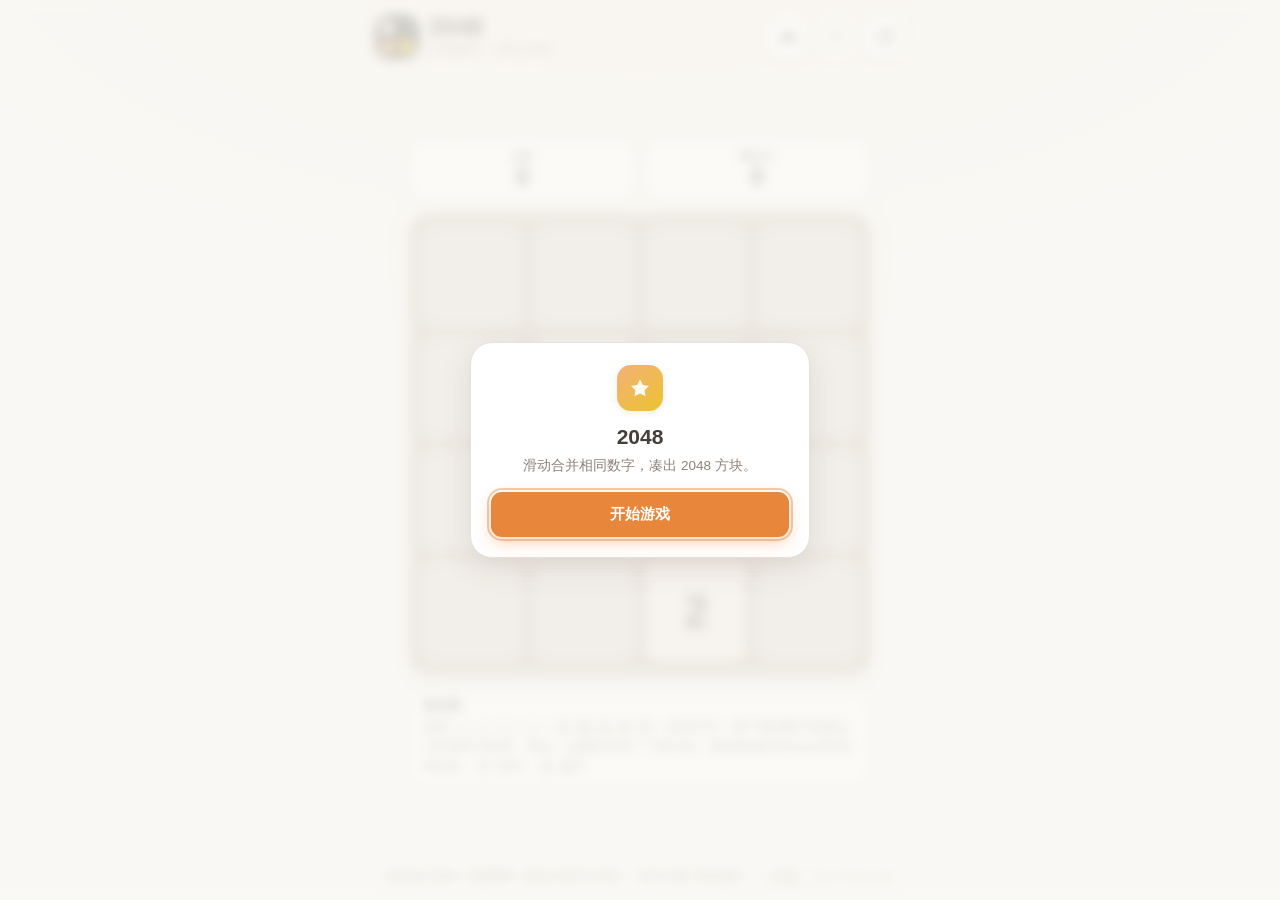
==== index.html @ 1c049894 "initial release: 裂变玩法 + 反馈渠道 + 分析埋点" ====
<!DOCTYPE html>
<html lang="zh-CN">
<head>
<meta charset="UTF-8">
<meta name="viewport" content="width=device-width, initial-scale=1, viewport-fit=cover, maximum-scale=1, user-scalable=no">
<meta name="theme-color" content="#faf8f4" media="(prefers-color-scheme: light)">
<meta name="theme-color" content="#16151a" media="(prefers-color-scheme: dark)">
<meta name="description" content="2048 —— 滑动合并相同数字，冲击 2048 方块。移动端触控与键盘均可玩。">
<title>2048 · 合并数字</title>
<link rel="icon" href="data:image/svg+xml,%3Csvg xmlns='http://www.w3.org/2000/svg' viewBox='0 0 64 64'%3E%3Crect width='64' height='64' rx='14' fill='%231b1a17'/%3E%3Crect x='7' y='7' width='22' height='22' rx='5' fill='%23eee4da'/%3E%3Crect x='35' y='7' width='22' height='22' rx='5' fill='%23eee4da' opacity='.45'/%3E%3Crect x='7' y='35' width='22' height='22' rx='5' fill='%23f2b179'/%3E%3Crect x='35' y='35' width='22' height='22' rx='5' fill='%23edc22e'/%3E%3C/svg%3E">
<link rel="stylesheet" href="style.css">
<!-- Cloudflare Web Analytics --><script type='module' src='https://static.cloudflareinsights.com/beacon.min.js' data-cf-beacon='{"token": "6fc01bf3ac5e457ba1bd16b91e5b653e"}'></script><!-- End Cloudflare Web Analytics -->
</head>
<body>

<div class="app">

  <header class="topbar">
    <div class="brand">
      <svg class="logo" viewBox="0 0 64 64" aria-hidden="true">
        <rect width="64" height="64" rx="14" fill="var(--logo-bg)"/>
        <rect x="7" y="7" width="22" height="22" rx="5" fill="var(--logo-a)"/>
        <rect x="35" y="7" width="22" height="22" rx="5" fill="var(--logo-a)" opacity=".45"/>
        <rect x="7" y="35" width="22" height="22" rx="5" fill="var(--logo-b)"/>
        <rect x="35" y="35" width="22" height="22" rx="5" fill="var(--logo-c)"/>
      </svg>
      <div class="brand-text">
        <h1>2048</h1>
        <p>合并数字，冲击 2048</p>
      </div>
    </div>

    <div class="controls">
      <button id="btn-sound" class="icon-btn" type="button" aria-label="音效开关" aria-pressed="true" title="音效开关">
        <svg class="i-on" viewBox="0 0 24 24" aria-hidden="true">
          <path d="M4 9.5h3.2L11.5 6v12L7.2 14.5H4z"/>
          <path d="M15.2 9.2a4 4 0 0 1 0 5.6"/>
          <path d="M17.8 6.6a7.6 7.6 0 0 1 0 10.8"/>
        </svg>
        <svg class="i-off" viewBox="0 0 24 24" aria-hidden="true">
          <path d="M4 9.5h3.2L11.5 6v12L7.2 14.5H4z"/>
          <path d="m15.5 9.5 5 5"/><path d="m20.5 9.5-5 5"/>
        </svg>
      </button>

      <button id="btn-pause" class="icon-btn" type="button" aria-label="暂停" title="暂停 / 继续">
        <svg class="i-pause" viewBox="0 0 24 24" aria-hidden="true">
          <path d="M9 5v14M15 5v14"/>
        </svg>
        <svg class="i-play" viewBox="0 0 24 24" aria-hidden="true">
          <path d="M7 4.8 19 12 7 19.2z"/>
        </svg>
      </button>

      <button id="btn-restart" class="icon-btn" type="button" aria-label="重新开始" title="重新开始">
        <svg viewBox="0 0 24 24" aria-hidden="true">
          <path d="M20 12a8 8 0 1 1-2.4-5.7"/>
          <path d="M20 4.5V10h-5.4"/>
        </svg>
      </button>
    </div>
  </header>

  <main class="stage">
    <div class="side">

      <div class="stats">
        <div class="stat" id="score-box">
          <span class="stat-label">分数</span>
          <strong id="score">0</strong>
        </div>
        <div class="stat">
          <span class="stat-label">最高分</span>
          <strong id="best">0</strong>
        </div>
      </div>

      <p class="howto">
        <strong>怎么玩</strong>
        <span class="hint-touch">在棋盘上向四个方向滑动，所有方块一起移动；两个相同数字相撞就合并成它们的和。每走一步会随机出现一个新方块，棋盘塞满且无法合并时游戏结束。</span>
        <span class="hint-keys">使用 <kbd>↑</kbd> <kbd>↓</kbd> <kbd>←</kbd> <kbd>→</kbd>（或 <kbd>W</kbd><kbd>A</kbd><kbd>S</kbd><kbd>D</kbd>）移动方块；两个相同数字相撞会合并成它们的和。每走一步随机出现一个新方块，棋盘塞满且无法合并时游戏结束。<kbd>P</kbd> 暂停，<kbd>R</kbd> 重开。</span>
      </p>

    </div>

    <div class="board-wrap">
      <div id="board" role="application" aria-label="2048 棋盘">
        <div id="grid" aria-hidden="true"></div>
        <div id="tiles" aria-hidden="true"></div>
        <div id="fx" aria-hidden="true"></div>
      </div>
    </div>
  </main>

  <!-- 广告位占位（上线时填入广告位代码，注意不要遮住棋盘与按钮）
  <div id="ad-slot" aria-hidden="true"></div>
  -->

  <footer class="footer">
    <span>纯前端小游戏 · 无需联网 · 最高分保存在本机</span>
    <span class="dot" aria-hidden="true"></span>
    <span>用方向键 / 滑动操作</span>
    <span class="dot" aria-hidden="true"></span>
    <a class="footer-link" href="https://docs.google.com/forms/d/e/1FAIpQLSfHGUfgAlViT3TFiVtJi_EpJ4ioUpd9oGyaJ7rehEV-gBH_PA/viewform?usp=pp_url&amp;entry.758527617=2048%E3%82%B2%E3%83%BC%E3%83%A0" target="_blank" rel="noopener">ご意見・フィードバック</a>
  </footer>

</div>

<div id="overlay" class="overlay" hidden>
  <div class="overlay-card" role="dialog" aria-modal="true" aria-labelledby="ov-title">
    <div class="ov-badge" id="ov-badge">
      <svg viewBox="0 0 24 24" aria-hidden="true"><path d="M12 3.4 14.9 9l6.1.9-4.4 4.3 1 6.1-5.6-2.9-5.6 2.9 1-6.1L3 9.9 9.1 9z"/></svg>
    </div>
    <h2 id="ov-title">2048</h2>
    <p id="ov-text">滑动合并相同数字。</p>
    <div class="ov-stats" id="ov-stats" hidden>
      <div class="ov-stat"><span id="ov-score">0</span><small>本局分数</small></div>
      <div class="ov-stat"><span id="ov-best">0</span><small>最高分</small></div>
    </div>
    <div class="ov-actions">
      <button id="ov-primary" class="btn btn-primary" type="button">开始游戏</button>
      <button id="ov-secondary" class="btn btn-ghost" type="button">重新开始</button>
    </div>

    <!-- 分数分享卡：仅在 win / lose 时显示 -->
    <div class="ov-share" id="ov-share" hidden>
      <p class="ov-share-title">スコアカード</p>
      <div id="share-preview" class="share-preview" role="img" aria-label="スコアカードのプレビュー"></div>
      <div class="share-actions">
        <button id="btn-share-x" class="btn btn-primary btn-sm" type="button">Xでシェア</button>
        <button id="btn-save-png" class="btn btn-ghost btn-sm" type="button">画像を保存</button>
      </div>
      <p class="share-hint">カードを保存して投稿できます</p>
    </div>
  </div>
</div>

<script src="game.js"></script>
</body>
</html>
---- style.css ----
/* ==========================================================================
   2048 — 样式表
   配色通过 CSS 变量集中管理，默认浅色，跟随系统深色。
   ========================================================================== */

:root {
  /* 棋盘边长：宽度、可用高度、上限三者取小，保证任何屏幕下都不会溢出 */
  --board-size: max(180px, min(92vw, calc(100vh - 320px), 460px));
  --board-size: max(180px, min(92vw, calc(100dvh - 320px), 460px));

  --bg: #faf8f4;
  --bg-glow: #f3ece1;
  --panel: #ffffff;
  --text: #453f3a;
  --muted: #8d8279;
  --line: #e8e1d7;
  --board-bg: #c9bdaf;
  --cell-bg: rgba(255, 255, 255, .32);
  --shadow: 0 10px 30px rgba(93, 78, 62, .13);
  --shadow-sm: 0 2px 6px rgba(93, 78, 62, .10);

  --accent: #e8863c;
  --accent-text: #b9601f;
  --focus: rgba(232, 134, 60, .45);

  --logo-bg: #1b1a17;
  --logo-a: #eee4da;
  --logo-b: #f2b179;
  --logo-c: #edc22e;

  /* 方块底色 */
  --t2: #eee4da;   --t2-fg: #6e655c;
  --t4: #ece0c8;   --t4-fg: #6e655c;
  --t8: #f2b179;   --t8-fg: #fffaf4;
  --t16: #f59563;  --t16-fg: #fffaf4;
  --t32: #f67c5f;  --t32-fg: #fffaf4;
  --t64: #f65e3b;  --t64-fg: #fffaf4;
  --t128: #edcf72; --t128-fg: #fffaf4;
  --t256: #edcc61; --t256-fg: #fffaf4;
  --t512: #edc850; --t512-fg: #fffaf4;
  --t1024: #edc53f;--t1024-fg: #fffaf4;
  --t2048: #edc22e;--t2048-fg: #fffaf4;
  --tsuper: #3c3a32; --tsuper-fg: #f6f1e7;
  --tile-shadow: 0 2px 4px rgba(90, 74, 58, .14);
  --popup: #a8853a;

  --radius-card: 16px;
  --radius-btn: 11px;
  --ease: cubic-bezier(.3, .7, .3, 1);
}

@media (prefers-color-scheme: dark) {
  :root {
    --bg: #16151a;
    --bg-glow: #201e26;
    --panel: #201e26;
    --text: #eae5dd;
    --muted: #9a938a;
    --line: #2e2b34;
    --board-bg: #2a2830;
    --cell-bg: rgba(255, 255, 255, .05);
    --shadow: 0 12px 34px rgba(0, 0, 0, .45);
    --shadow-sm: 0 2px 8px rgba(0, 0, 0, .35);

    --accent: #f0975a;
    --accent-text: #f5b481;
    --focus: rgba(240, 151, 90, .5);

    --logo-bg: #f6f1e7;
    --logo-a: #2a2830;
    --logo-b: #f2b179;
    --logo-c: #edc22e;

    --t2: #3a3742;   --t2-fg: #d9d3ca;
    --t4: #45414e;   --t4-fg: #e4ded4;
    --t8: #e0a173;   --t8-fg: #241f1a;
    --t16: #e08a5a;  --t16-fg: #241f1a;
    --t32: #e07353;  --t32-fg: #fff6ef;
    --t64: #dd5433;  --t64-fg: #fff6ef;
    --t128: #d8bb5f; --t128-fg: #241f1a;
    --t256: #d8b84e; --t256-fg: #241f1a;
    --t512: #d6b23c; --t512-fg: #241f1a;
    --t1024: #d3ac2b;--t1024-fg: #241f1a;
    --t2048: #d0a51c;--t2048-fg: #241f1a;
    --tsuper: #f6f1e7; --tsuper-fg: #241f1a;
    --tile-shadow: 0 2px 6px rgba(0, 0, 0, .35);
    --popup: #e9c86a;
  }
}

* { box-sizing: border-box; }

html, body {
  margin: 0;
  padding: 0;
  overscroll-behavior: none;
}

body {
  min-height: 100vh;
  min-height: 100dvh;
  background:
    radial-gradient(120% 80% at 50% -10%, var(--bg-glow), transparent 60%),
    var(--bg);
  color: var(--text);
  font-family: ui-sans-serif, -apple-system, BlinkMacSystemFont, "Segoe UI",
    "PingFang SC", "Hiragino Sans GB", "Microsoft YaHei", Roboto, sans-serif;
  font-size: 16px;
  line-height: 1.5;
  -webkit-font-smoothing: antialiased;
  -webkit-tap-highlight-color: transparent;
  user-select: none;
  -webkit-user-select: none;
  touch-action: manipulation;
}

.app {
  max-width: 560px;
  margin: 0 auto;
  padding: max(14px, env(safe-area-inset-top)) 16px max(14px, env(safe-area-inset-bottom));
  display: flex;
  flex-direction: column;
  gap: 14px;
  min-height: 100vh;
  min-height: 100dvh;
}

/* ---------- 顶栏 ---------- */

.topbar {
  display: flex;
  align-items: center;
  justify-content: space-between;
  gap: 12px;
}

.brand { display: flex; align-items: center; gap: 11px; min-width: 0; }

.logo {
  width: 42px;
  height: 42px;
  flex: none;
  border-radius: 12px;
  box-shadow: var(--shadow-sm);
}

.brand-text { min-width: 0; }

.brand h1 {
  margin: 0;
  font-size: 24px;
  line-height: 1.1;
  letter-spacing: .01em;
  font-weight: 800;
}

.brand p {
  margin: 1px 0 0;
  font-size: 12.5px;
  color: var(--muted);
  white-space: nowrap;
  overflow: hidden;
  text-overflow: ellipsis;
}

.controls { display: flex; gap: 8px; flex: none; }

.icon-btn {
  width: 40px;
  height: 40px;
  display: grid;
  place-items: center;
  border: 1px solid var(--line);
  background: var(--panel);
  color: var(--text);
  border-radius: var(--radius-btn);
  cursor: pointer;
  box-shadow: var(--shadow-sm);
  transition: transform .12s var(--ease), border-color .15s, color .15s, opacity .15s;
}

.icon-btn svg {
  width: 21px;
  height: 21px;
  fill: none;
  stroke: currentColor;
  stroke-width: 1.9;
  stroke-linecap: round;
  stroke-linejoin: round;
}

.icon-btn:active { transform: scale(.93); }
.icon-btn:disabled { opacity: .38; cursor: default; }
.icon-btn:focus-visible { outline: 2px solid var(--focus); outline-offset: 2px; }

#btn-sound .i-off { display: none; }
#btn-sound[aria-pressed="false"] .i-on { display: none; }
#btn-sound[aria-pressed="false"] .i-off { display: block; }

#btn-pause .i-play { display: none; }
#btn-pause[data-mode="resume"] .i-pause { display: none; }
#btn-pause[data-mode="resume"] .i-play { display: block; }

/* ---------- 布局 ---------- */

.stage {
  display: flex;
  flex-direction: column;
  align-items: center;
  gap: 12px;
  flex: 1;
  justify-content: center;
}

.side { display: contents; }

.stats {
  display: flex;
  gap: 10px;
  width: 100%;
  max-width: var(--board-size);
  order: 1;
}

.stat {
  flex: 1;
  background: var(--panel);
  border: 1px solid var(--line);
  border-radius: var(--radius-card);
  padding: 8px 12px 9px;
  display: flex;
  flex-direction: column;
  align-items: center;
  box-shadow: var(--shadow-sm);
  position: relative;
  overflow: hidden;
}

.stat-label {
  font-size: 11px;
  letter-spacing: .12em;
  text-transform: uppercase;
  color: var(--muted);
  font-weight: 600;
}

.stat strong {
  font-size: 23px;
  font-weight: 800;
  line-height: 1.2;
  font-variant-numeric: tabular-nums;
  font-feature-settings: "tnum" 1;
}

.stat.flash { animation: statFlash .45s var(--ease); }

@keyframes statFlash {
  0% { transform: scale(1); }
  35% { transform: scale(1.055); border-color: var(--accent); }
  100% { transform: scale(1); }
}

.board-wrap {
  order: 2;
  width: var(--board-size);
  height: var(--board-size);
  touch-action: none;
  flex: none;
}

/* ---------- 棋盘 ---------- */

#board {
  --gap: 10px;
  --pad: 10px;
  --cell: 90px;
  --radius: 10px;
  position: relative;
  width: 100%;
  height: 100%;
  padding: var(--pad);
  background: var(--board-bg);
  border-radius: calc(var(--radius) + 6px);
  box-shadow: var(--shadow);
  overflow: hidden;
  will-change: transform;
}

#grid {
  position: absolute;
  inset: 0;
  padding: var(--pad);
  display: grid;
  grid-template-columns: repeat(4, 1fr);
  grid-template-rows: repeat(4, 1fr);
  gap: var(--gap);
}

.cell {
  background: var(--cell-bg);
  border-radius: var(--radius);
}

#tiles, #fx { position: absolute; inset: 0; }

.tile {
  position: absolute;
  top: 0;
  left: 0;
  width: var(--cell);
  height: var(--cell);
  border-radius: var(--radius);
  display: grid;
  place-items: center;
  font-weight: 800;
  font-variant-numeric: tabular-nums;
  font-feature-settings: "tnum" 1;
  letter-spacing: -.02em;
  will-change: transform;
  transform-origin: 50% 50%;
  backface-visibility: hidden;
  box-shadow: var(--tile-shadow);
  background: var(--tsuper);
  color: var(--tsuper-fg);
}

.tile[data-v="2"]    { background: var(--t2);    color: var(--t2-fg); }
.tile[data-v="4"]    { background: var(--t4);    color: var(--t4-fg); }
.tile[data-v="8"]    { background: var(--t8);    color: var(--t8-fg); }
.tile[data-v="16"]   { background: var(--t16);   color: var(--t16-fg); }
.tile[data-v="32"]   { background: var(--t32);   color: var(--t32-fg); }
.tile[data-v="64"]   { background: var(--t64);   color: var(--t64-fg); }
.tile[data-v="128"]  { background: var(--t128);  color: var(--t128-fg); }
.tile[data-v="256"]  { background: var(--t256);  color: var(--t256-fg); }
.tile[data-v="512"]  { background: var(--t512);  color: var(--t512-fg); }
.tile[data-v="1024"] { background: var(--t1024); color: var(--t1024-fg); }
.tile[data-v="2048"] { background: var(--t2048); color: var(--t2048-fg); }

/* 分数飘字 */
.pop {
  position: absolute;
  font-weight: 800;
  font-size: 17px;
  color: var(--popup);
  text-shadow: 0 1px 0 rgba(255, 255, 255, .35);
  pointer-events: none;
  animation: popUp .78s var(--ease) forwards;
}

@media (prefers-color-scheme: dark) {
  .pop { text-shadow: 0 1px 3px rgba(0, 0, 0, .6); }
}

@keyframes popUp {
  0%   { opacity: 0; transform: translate(-50%, -50%) scale(.65); }
  22%  { opacity: 1; transform: translate(-50%, -80%) scale(1.05); }
  100% { opacity: 0; transform: translate(-50%, -190%) scale(1); }
}

/* ---------- 说明 / 页脚 ---------- */

.howto {
  order: 3;
  width: 100%;
  max-width: var(--board-size);
  margin: 0;
  font-size: 12.5px;
  line-height: 1.6;
  color: var(--muted);
  background: var(--panel);
  border: 1px solid var(--line);
  border-radius: var(--radius-card);
  padding: 9px 12px;
  box-shadow: var(--shadow-sm);
}

.howto strong {
  display: block;
  color: var(--text);
  font-size: 12px;
  letter-spacing: .08em;
  text-transform: uppercase;
  margin-bottom: 2px;
}

.hint-keys { display: none; }

@media (hover: hover) and (pointer: fine) {
  .hint-touch { display: none; }
  .hint-keys { display: inline; }
}

kbd {
  font: inherit;
  font-size: 11px;
  padding: 1px 5px;
  border: 1px solid var(--line);
  border-bottom-width: 2px;
  border-radius: 5px;
  background: var(--bg);
  color: var(--text);
}

.footer {
  display: flex;
  align-items: center;
  justify-content: center;
  gap: 8px;
  flex-wrap: wrap;
  font-size: 11.5px;
  color: var(--muted);
  padding-top: 2px;
}

.footer .dot {
  width: 3px;
  height: 3px;
  border-radius: 50%;
  background: currentColor;
  opacity: .6;
}

/* 页脚反馈入口，字号 / 颜色与页脚其余文字一致 */
.footer-link {
  color: var(--muted);
  text-decoration: none;
  border-bottom: 1px solid color-mix(in srgb, currentColor 45%, transparent);
  transition: color .15s, border-color .15s;
}

.footer-link:hover {
  color: var(--accent-text);
  border-bottom-color: var(--accent-text);
}

.footer-link:focus-visible {
  outline: 2px solid var(--focus);
  outline-offset: 2px;
  border-radius: 4px;
}

/* 广告位占位，默认折叠不占空间 */
#ad-slot {
  display: none;
  min-height: 60px;
  border: 1px dashed var(--line);
  border-radius: var(--radius-card);
  align-items: center;
  justify-content: center;
  color: var(--muted);
  font-size: 12px;
}

/* ---------- 遮罩层 ---------- */

.overlay {
  position: fixed;
  inset: 0;
  z-index: 20;
  /* flex + 卡片 margin:auto —— 面板内容变高（分享卡）时可滚动，不会被裁掉顶部 */
  display: flex;
  overflow-y: auto;
  -webkit-overflow-scrolling: touch;
  padding: 20px;
  background: color-mix(in srgb, var(--bg) 74%, transparent);
  backdrop-filter: blur(6px);
  -webkit-backdrop-filter: blur(6px);
  animation: fadeIn .18s var(--ease);
}

.overlay[hidden] { display: none; }

@keyframes fadeIn { from { opacity: 0 } to { opacity: 1 } }

.overlay-card {
  width: min(340px, 100%);
  margin: auto;
  background: var(--panel);
  border: 1px solid var(--line);
  border-radius: 22px;
  padding: 22px 20px 20px;
  text-align: center;
  box-shadow: var(--shadow);
  animation: cardIn .26s var(--ease);
}

@keyframes cardIn {
  from { opacity: 0; transform: translateY(12px) scale(.96); }
  to   { opacity: 1; transform: none; }
}

.ov-badge {
  width: 46px;
  height: 46px;
  margin: 0 auto 10px;
  display: grid;
  place-items: center;
  border-radius: 14px;
  background: linear-gradient(140deg, var(--t8), var(--t2048));
  color: #fffaf4;
  box-shadow: var(--shadow-sm);
}

.ov-badge svg { width: 24px; height: 24px; fill: currentColor; stroke: none; }
.ov-badge[hidden] { display: none; }

.overlay-card h2 {
  margin: 0 0 4px;
  font-size: 21px;
  font-weight: 800;
}

.overlay-card p {
  margin: 0 0 16px;
  font-size: 13.5px;
  color: var(--muted);
}

.ov-stats {
  display: flex;
  gap: 10px;
  margin: 0 0 16px;
}

.ov-stats[hidden] { display: none; }

.ov-stat {
  flex: 1;
  background: var(--bg);
  border: 1px solid var(--line);
  border-radius: 12px;
  padding: 8px 6px;
}

.ov-stat span {
  display: block;
  font-size: 20px;
  font-weight: 800;
  font-variant-numeric: tabular-nums;
}

.ov-stat small { font-size: 11px; color: var(--muted); }

.ov-actions { display: flex; flex-direction: column; gap: 8px; }

.btn {
  appearance: none;
  border: 1px solid transparent;
  border-radius: var(--radius-btn);
  padding: 12px 16px;
  font-size: 15px;
  font-weight: 700;
  font-family: inherit;
  cursor: pointer;
  transition: transform .12s var(--ease), background .15s, opacity .15s;
}

.btn:active { transform: scale(.97); }
.btn:focus-visible { outline: 2px solid var(--focus); outline-offset: 2px; }
.btn[hidden] { display: none; }

.btn-primary {
  background: var(--accent);
  color: #fff;
  box-shadow: 0 6px 16px color-mix(in srgb, var(--accent) 34%, transparent);
}

.btn-ghost {
  background: transparent;
  border-color: var(--line);
  color: var(--muted);
}

.btn-ghost:hover { color: var(--text); border-color: var(--muted); }

.btn-sm { padding: 10px 12px; font-size: 13.5px; }

/* ---------- 分数分享卡 ---------- */

.ov-share {
  display: flex;
  flex-direction: column;
  align-items: center;
  gap: 8px;
  margin-top: 16px;
  padding-top: 14px;
  border-top: 1px solid var(--line);
}

.ov-share[hidden] { display: none; }

/* 提高优先级，压过前面的 .overlay-card p */
.ov-share .ov-share-title {
  margin: 0;
  font-size: 11px;
  font-weight: 700;
  letter-spacing: .14em;
  text-transform: uppercase;
  color: var(--muted);
}

.share-preview {
  width: 152px;
  max-width: 74%;
  border-radius: 12px;
  border: 1px solid var(--line);
  box-shadow: var(--shadow-sm);
  background: var(--bg);
  overflow: hidden;
  line-height: 0;
}

/* 预览直接放 canvas 本身，省掉一次 1080×1350 的 PNG 编码 */
.share-preview canvas {
  display: block;
  width: 100%;
  height: auto;
}

.share-actions {
  display: flex;
  gap: 8px;
  width: 100%;
}

.share-actions .btn { flex: 1; }

.ov-share .share-hint {
  margin: 0;
  font-size: 11px;
  color: var(--muted);
}

/* ---------- 横屏 / 矮屏 ---------- */

@media (orientation: landscape) and (max-height: 620px) {
  :root {
    /* 横屏矮屏：棋盘只受可用高度约束，其余内容并排放在左侧 */
    --board-size: max(150px, min(46vw, calc(100vh - 96px), 440px));
    --board-size: max(150px, min(46vw, calc(100dvh - 96px), 440px));
  }

  .app {
    max-width: 980px;
    gap: 10px;
    padding-left: max(16px, env(safe-area-inset-left));
    padding-right: max(16px, env(safe-area-inset-right));
  }

  .brand p { display: none; }
  .logo { width: 36px; height: 36px; }
  .brand h1 { font-size: 20px; }

  .stage {
    flex-direction: row;
    align-items: center;
    justify-content: center;
    gap: 16px;
    min-height: 0;
  }

  /* 横屏下把「分数 + 说明」收成一列放在棋盘左侧 */
  .side {
    display: flex;
    flex-direction: column;
    gap: 10px;
    flex: 1 1 auto;
    min-width: 0;
    max-width: 330px;
  }

  .stats { flex-direction: column; max-width: none; order: 0; }

  .stat {
    flex-direction: row;
    justify-content: space-between;
    align-items: baseline;
    padding: 7px 12px;
  }

  .stat strong { font-size: 20px; }

  .howto { max-width: none; order: 0; font-size: 12px; }

  .board-wrap { flex: none; order: 0; }

  .footer { display: none; }
}

/* 很矮的横屏再收一点 */
@media (orientation: landscape) and (max-height: 430px) {
  .howto strong { display: none; }
  .howto { padding: 7px 10px; }
}

@media (prefers-reduced-motion: reduce) {
  * { animation-duration: .01ms !important; animation-iteration-count: 1 !important; }
}
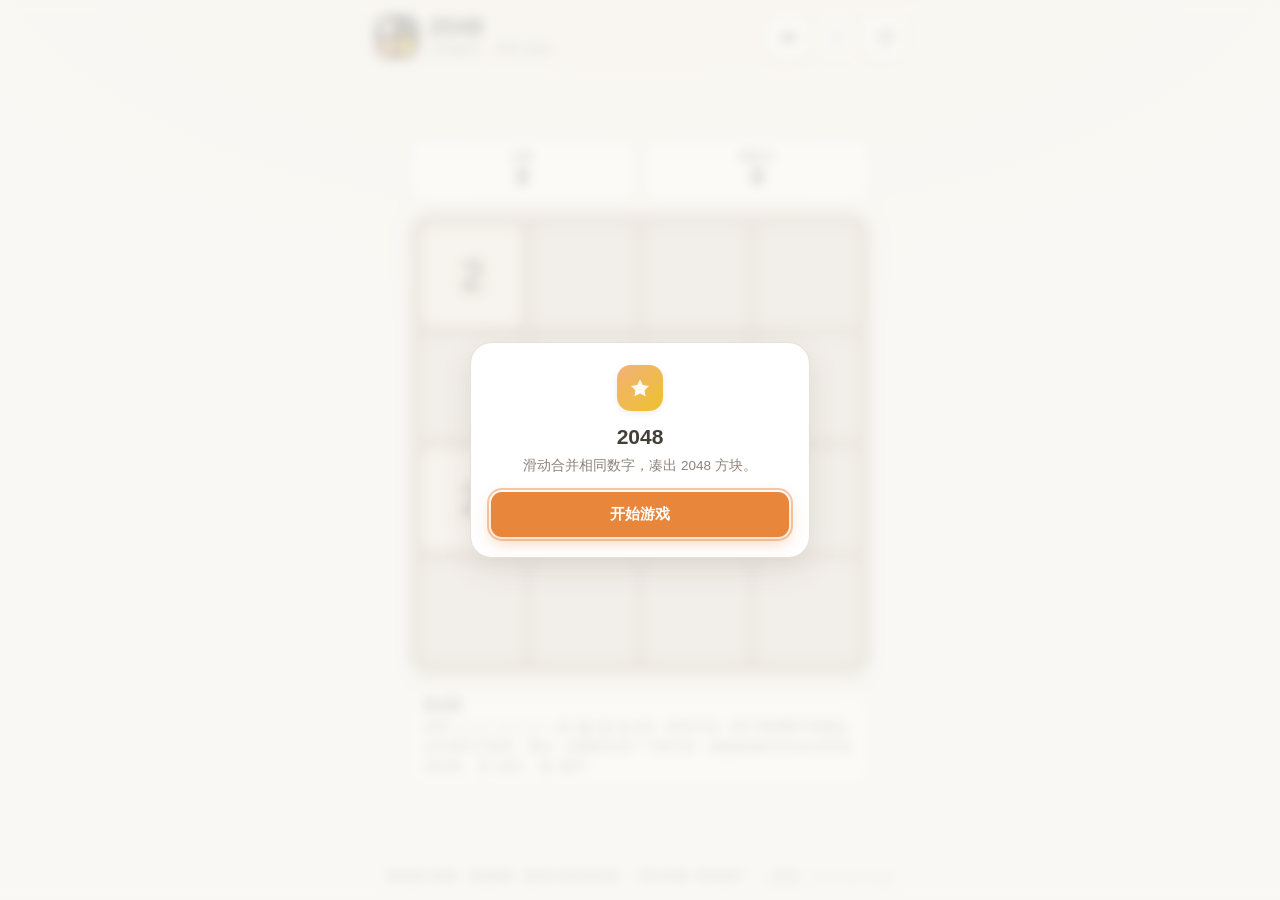
==== commit 83973b96: "fix: 反馈链接 entry ID 修正（1745177199）" ====
--- a/index.html
+++ b/index.html
@@ -101,7 +101,7 @@
     <span class="dot" aria-hidden="true"></span>
     <span>用方向键 / 滑动操作</span>
     <span class="dot" aria-hidden="true"></span>
-    <a class="footer-link" href="https://docs.google.com/forms/d/e/1FAIpQLSfHGUfgAlViT3TFiVtJi_EpJ4ioUpd9oGyaJ7rehEV-gBH_PA/viewform?usp=pp_url&amp;entry.758527617=2048%E3%82%B2%E3%83%BC%E3%83%A0" target="_blank" rel="noopener">ご意見・フィードバック</a>
+    <a class="footer-link" href="https://docs.google.com/forms/d/e/1FAIpQLSfHGUfgAlViT3TFiVtJi_EpJ4ioUpd9oGyaJ7rehEV-gBH_PA/viewform?usp=pp_url&amp;entry.1745177199=2048%E3%82%B2%E3%83%BC%E3%83%A0" target="_blank" rel="noopener">ご意見・フィードバック</a>
   </footer>
 
 </div>
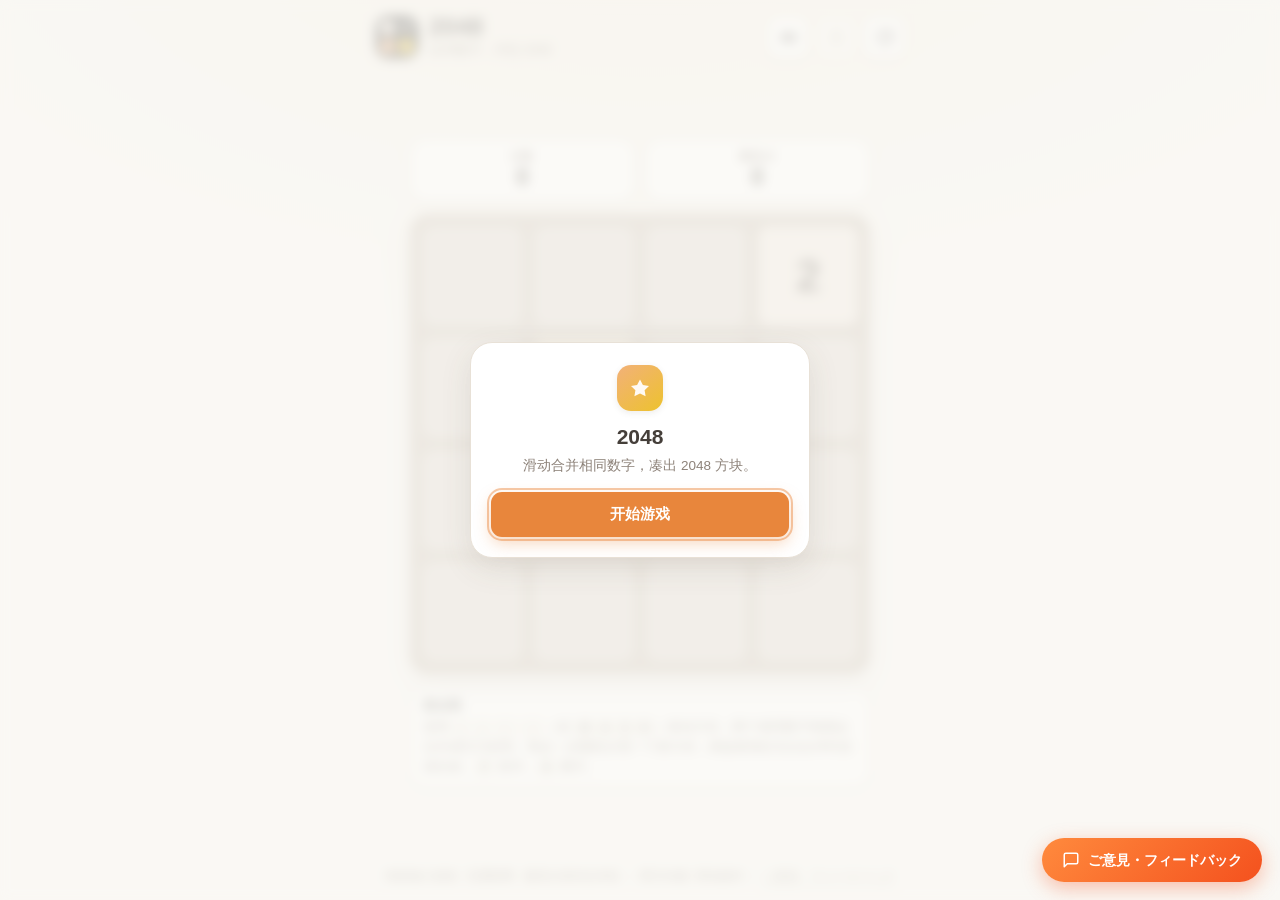
==== commit bdcf77ad: "添加右下角反馈悬浮按钮(FAB)，反馈入口更醒目" ====
--- a/index.html
+++ b/index.html
@@ -136,5 +136,10 @@
 </div>
 
 <script src="game.js"></script>
+<!-- フィードバックFAB（右下固定・常時表示） -->
+<a href="https://docs.google.com/forms/d/e/1FAIpQLSfHGUfgAlViT3TFiVtJi_EpJ4ioUpd9oGyaJ7rehEV-gBH_PA/viewform?usp=pp_url&amp;entry.1745177199=2048%E3%82%B2%E3%83%BC%E3%83%A0" target="_blank" rel="noopener" class="feedback-fab" aria-label="ご意見・フィードバックを送る">
+  <svg viewBox="0 0 24 24" fill="none" stroke="currentColor" stroke-width="2" stroke-linecap="round" stroke-linejoin="round" aria-hidden="true"><path d="M21 15a2 2 0 0 1-2 2H7l-4 4V5a2 2 0 0 1 2-2h14a2 2 0 0 1 2 2z"/></svg>
+  <span>ご意見・フィードバック</span>
+</a>
 </body>
 </html>
--- a/style.css
+++ b/style.css
@@ -696,3 +696,35 @@
 @media (prefers-reduced-motion: reduce) {
   * { animation-duration: .01ms !important; animation-iteration-count: 1 !important; }
 }
+
+/* ===== フィードバックFAB（右下固定・常時表示） ===== */
+.feedback-fab {
+  position: fixed;
+  right: 18px;
+  bottom: 18px;
+  z-index: 10000;
+  display: inline-flex;
+  align-items: center;
+  gap: 8px;
+  padding: 13px 20px;
+  background: linear-gradient(135deg, #ff8a3d, #f4511e);
+  color: #fff !important;
+  border-radius: 999px;
+  box-shadow: 0 6px 20px rgba(244, 81, 30, 0.35);
+  font-size: 14px;
+  font-weight: 700;
+  line-height: 1;
+  text-decoration: none !important;
+  transition: transform 0.15s ease, box-shadow 0.15s ease;
+}
+.feedback-fab:hover {
+  transform: translateY(-3px);
+  box-shadow: 0 10px 28px rgba(244, 81, 30, 0.45);
+  color: #fff !important;
+}
+.feedback-fab:focus-visible { outline: 3px solid rgba(244, 81, 30, 0.5); outline-offset: 2px; }
+.feedback-fab svg { width: 18px; height: 18px; flex: none; }
+@media (max-width: 600px) {
+  .feedback-fab { right: 14px; bottom: 14px; padding: 11px 16px; font-size: 13px; }
+  .feedback-fab svg { width: 16px; height: 16px; }
+}
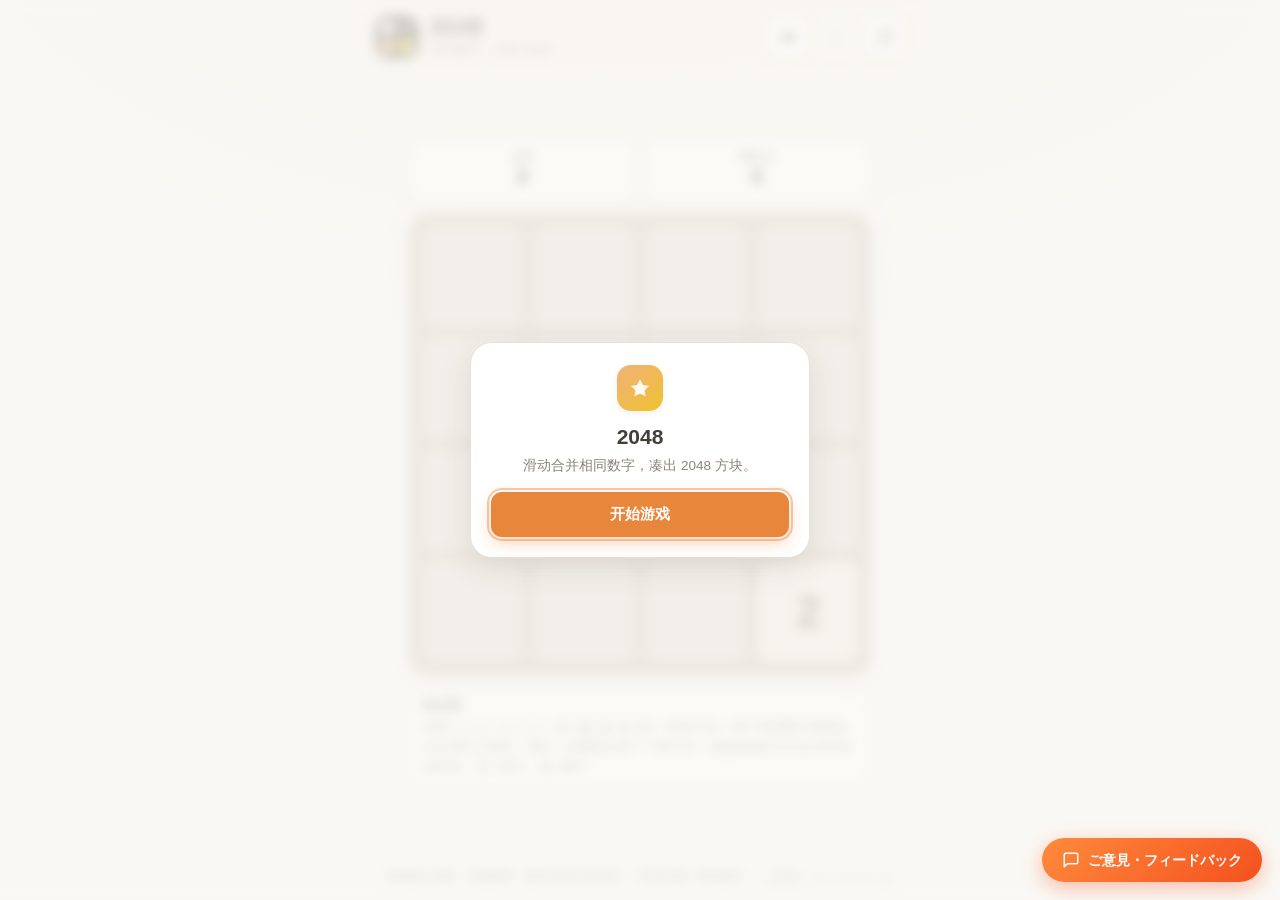
==== commit 708ca8a0: "SEO: canonical 绝对URL + JSON-LD 结构化数据" ====
--- a/index.html
+++ b/index.html
@@ -7,6 +7,12 @@
 <meta name="theme-color" content="#16151a" media="(prefers-color-scheme: dark)">
 <meta name="description" content="2048 —— 滑动合并相同数字，冲击 2048 方块。移动端触控与键盘均可玩。">
 <title>2048 · 合并数字</title>
+<link rel="canonical" href="https://www.reveriel.com/web-game/">
+<meta property="og:type" content="website">
+<meta property="og:title" content="2048 · 合并数字">
+<meta property="og:description" content="滑动合并相同数字，冲击 2048 方块。移动端触控与键盘均可玩。">
+<meta property="og:url" content="https://www.reveriel.com/web-game/">
+<script type="application/ld+json">{"@context":"https://schema.org","@graph":[{"@type":"WebApplication","name":"2048","url":"https://www.reveriel.com/web-game/","applicationCategory":"GameApplication","operatingSystem":"Web","inLanguage":"zh-CN","isAccessibleForFree":true,"offers":{"@type":"Offer","price":"0","priceCurrency":"JPY"},"description":"滑动合并相同数字，冲击 2048 方块的经典益智游戏，支持移动端触控与键盘。"}]}</script>
 <link rel="icon" href="data:image/svg+xml,%3Csvg xmlns='http://www.w3.org/2000/svg' viewBox='0 0 64 64'%3E%3Crect width='64' height='64' rx='14' fill='%231b1a17'/%3E%3Crect x='7' y='7' width='22' height='22' rx='5' fill='%23eee4da'/%3E%3Crect x='35' y='7' width='22' height='22' rx='5' fill='%23eee4da' opacity='.45'/%3E%3Crect x='7' y='35' width='22' height='22' rx='5' fill='%23f2b179'/%3E%3Crect x='35' y='35' width='22' height='22' rx='5' fill='%23edc22e'/%3E%3C/svg%3E">
 <link rel="stylesheet" href="style.css">
 <!-- Cloudflare Web Analytics --><script type='module' src='https://static.cloudflareinsights.com/beacon.min.js' data-cf-beacon='{"token": "6fc01bf3ac5e457ba1bd16b91e5b653e"}'></script><!-- End Cloudflare Web Analytics -->
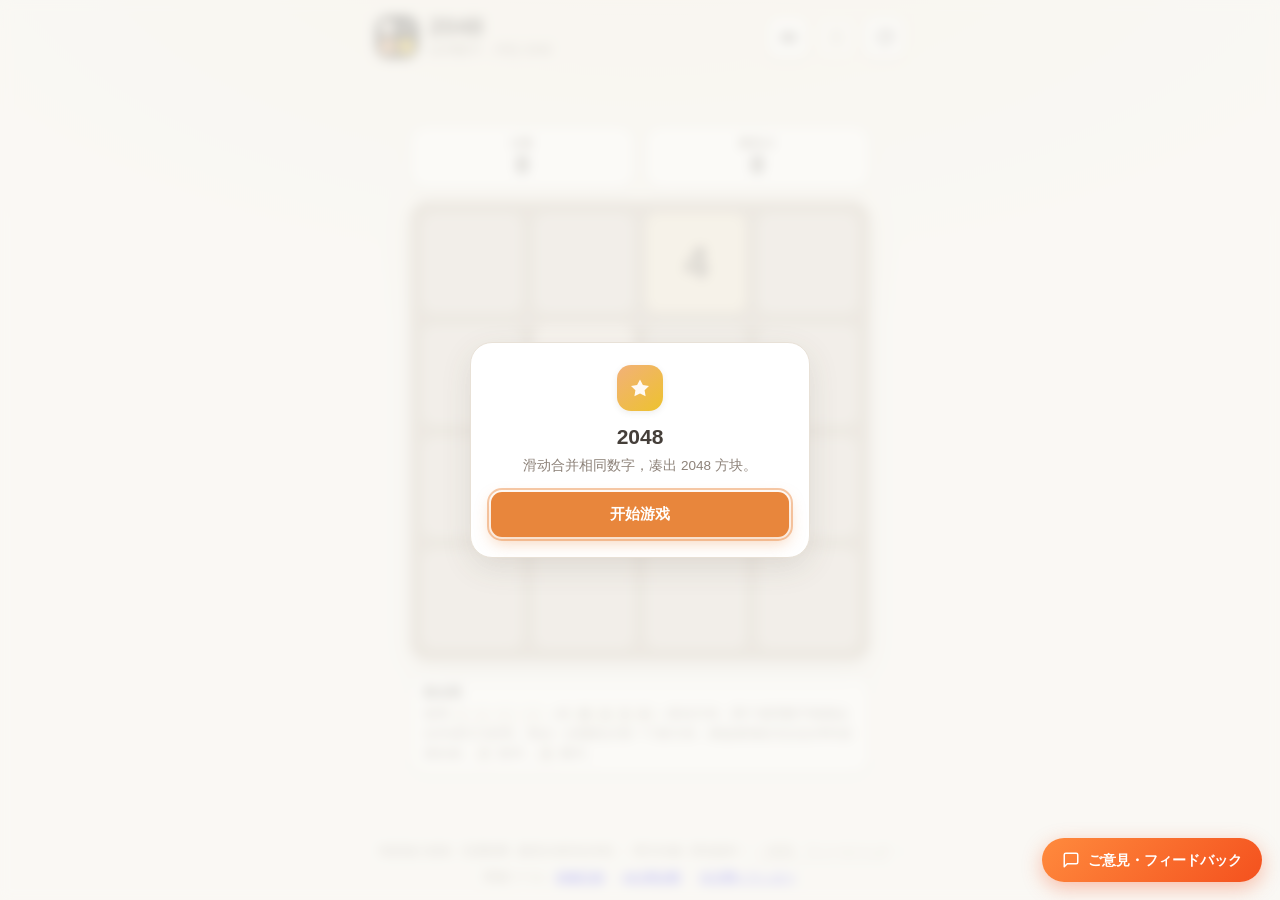
==== commit f3fa8b68: "全站互链补全：関連ツール 链接到姊妹站" ====
--- a/index.html
+++ b/index.html
@@ -108,6 +108,8 @@
     <span>用方向键 / 滑动操作</span>
     <span class="dot" aria-hidden="true"></span>
     <a class="footer-link" href="https://docs.google.com/forms/d/e/1FAIpQLSfHGUfgAlViT3TFiVtJi_EpJ4ioUpd9oGyaJ7rehEV-gBH_PA/viewform?usp=pp_url&amp;entry.1745177199=2048%E3%82%B2%E3%83%BC%E3%83%A0" target="_blank" rel="noopener">ご意見・フィードバック</a>
+    <span class="dot" aria-hidden="true"></span>
+    <span>関連ツール：<a href="https://www.reveriel.com/image-compressor/">画像圧縮</a> ・ <a href="https://www.reveriel.com/ai-diagnosis/">AI仕事診断</a> ・ <a href="https://www.reveriel.com/life-cost-tracker/">生活費トラッカー</a></span>
   </footer>
 
 </div>
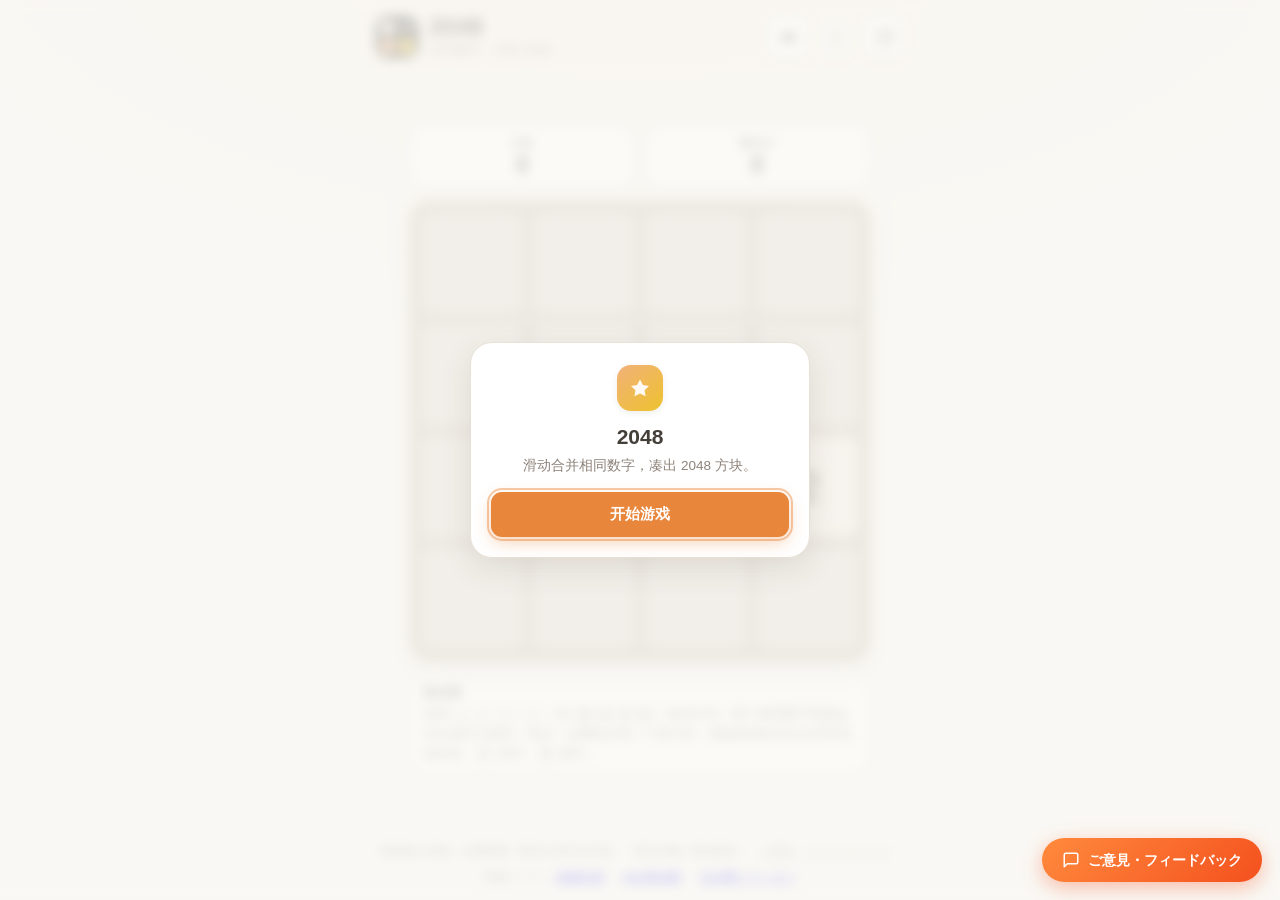
==== commit b45f55bc: "社交分享预览图 og-image.png + og:image/twitter:image meta" ====
--- a/index.html
+++ b/index.html
@@ -12,6 +12,11 @@
 <meta property="og:title" content="2048 · 合并数字">
 <meta property="og:description" content="滑动合并相同数字，冲击 2048 方块。移动端触控与键盘均可玩。">
 <meta property="og:url" content="https://www.reveriel.com/web-game/">
+<meta property="og:image" content="https://www.reveriel.com/web-game/og-image.png">
+<meta property="og:image:width" content="1200">
+<meta property="og:image:height" content="630">
+<meta name="twitter:card" content="summary_large_image">
+<meta name="twitter:image" content="https://www.reveriel.com/web-game/og-image.png">
 <script type="application/ld+json">{"@context":"https://schema.org","@graph":[{"@type":"WebApplication","name":"2048","url":"https://www.reveriel.com/web-game/","applicationCategory":"GameApplication","operatingSystem":"Web","inLanguage":"zh-CN","isAccessibleForFree":true,"offers":{"@type":"Offer","price":"0","priceCurrency":"JPY"},"description":"滑动合并相同数字，冲击 2048 方块的经典益智游戏，支持移动端触控与键盘。"}]}</script>
 <link rel="icon" href="data:image/svg+xml,%3Csvg xmlns='http://www.w3.org/2000/svg' viewBox='0 0 64 64'%3E%3Crect width='64' height='64' rx='14' fill='%231b1a17'/%3E%3Crect x='7' y='7' width='22' height='22' rx='5' fill='%23eee4da'/%3E%3Crect x='35' y='7' width='22' height='22' rx='5' fill='%23eee4da' opacity='.45'/%3E%3Crect x='7' y='35' width='22' height='22' rx='5' fill='%23f2b179'/%3E%3Crect x='35' y='35' width='22' height='22' rx='5' fill='%23edc22e'/%3E%3C/svg%3E">
 <link rel="stylesheet" href="style.css">
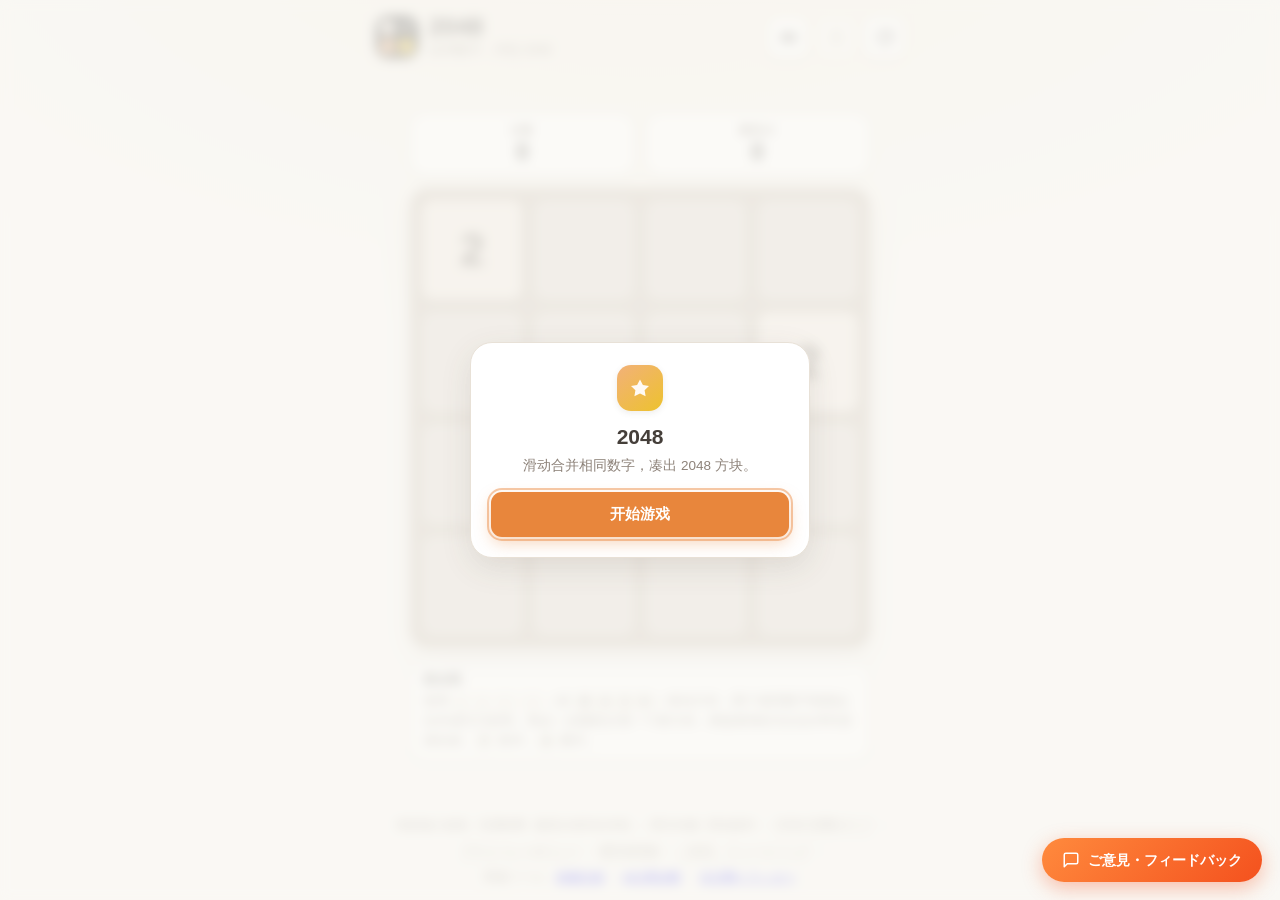
==== commit bacfb41f: "PM迭代：补隐私政策/运营者信息/SEO教程页+联盟区块+跨站CTA按钮配色修复" ====
--- a/index.html
+++ b/index.html
@@ -12,6 +12,7 @@
 <meta property="og:title" content="2048 · 合并数字">
 <meta property="og:description" content="滑动合并相同数字，冲击 2048 方块。移动端触控与键盘均可玩。">
 <meta property="og:url" content="https://www.reveriel.com/web-game/">
+<meta property="og:locale" content="zh_CN">
 <meta property="og:image" content="https://www.reveriel.com/web-game/og-image.png">
 <meta property="og:image:width" content="1200">
 <meta property="og:image:height" content="630">
@@ -112,6 +113,12 @@
     <span class="dot" aria-hidden="true"></span>
     <span>用方向键 / 滑动操作</span>
     <span class="dot" aria-hidden="true"></span>
+    <a class="footer-link" href="2048-kouryaku.html">2048の攻略ガイド</a>
+    <span class="dot" aria-hidden="true"></span>
+    <a class="footer-link" href="privacy.html">プライバシーポリシー</a>
+    <span class="dot" aria-hidden="true"></span>
+    <a class="footer-link" href="company.html">運営者情報</a>
+    <span class="dot" aria-hidden="true"></span>
     <a class="footer-link" href="https://docs.google.com/forms/d/e/1FAIpQLSfHGUfgAlViT3TFiVtJi_EpJ4ioUpd9oGyaJ7rehEV-gBH_PA/viewform?usp=pp_url&amp;entry.1745177199=2048%E3%82%B2%E3%83%BC%E3%83%A0" target="_blank" rel="noopener">ご意見・フィードバック</a>
     <span class="dot" aria-hidden="true"></span>
     <span>関連ツール：<a href="https://www.reveriel.com/image-compressor/">画像圧縮</a> ・ <a href="https://www.reveriel.com/ai-diagnosis/">AI仕事診断</a> ・ <a href="https://www.reveriel.com/life-cost-tracker/">生活費トラッカー</a></span>
@@ -141,7 +148,9 @@
       <div id="share-preview" class="share-preview" role="img" aria-label="スコアカードのプレビュー"></div>
       <div class="share-actions">
         <button id="btn-share-x" class="btn btn-primary btn-sm" type="button">Xでシェア</button>
+        <button id="btn-share-line" class="btn btn-ghost btn-sm" type="button">LINEでシェア</button>
         <button id="btn-save-png" class="btn btn-ghost btn-sm" type="button">画像を保存</button>
+        <button id="btn-copy-link" class="btn btn-ghost btn-sm" type="button">リンクをコピー</button>
       </div>
       <p class="share-hint">カードを保存して投稿できます</p>
     </div>
--- a/style.css
+++ b/style.css
@@ -617,13 +617,15 @@
   height: auto;
 }
 
+/* 4 个按钮（X / LINE / 存图 / 复制链接）：两列两行排列，窄屏也不挤 */
 .share-actions {
   display: flex;
+  flex-wrap: wrap;
   gap: 8px;
   width: 100%;
 }
 
-.share-actions .btn { flex: 1; }
+.share-actions .btn { flex: 1 1 calc(50% - 4px); }
 
 .ov-share .share-hint {
   margin: 0;
@@ -728,3 +730,8 @@
   .feedback-fab { right: 14px; bottom: 14px; padding: 11px 16px; font-size: 13px; }
   .feedback-fab svg { width: 16px; height: 16px; }
 }
+
+/* 打印时隐藏浮动反馈按钮（与广告位一起），避免遮挡内容 */
+@media print {
+  .feedback-fab, #ad-slot { display: none !important; }
+}
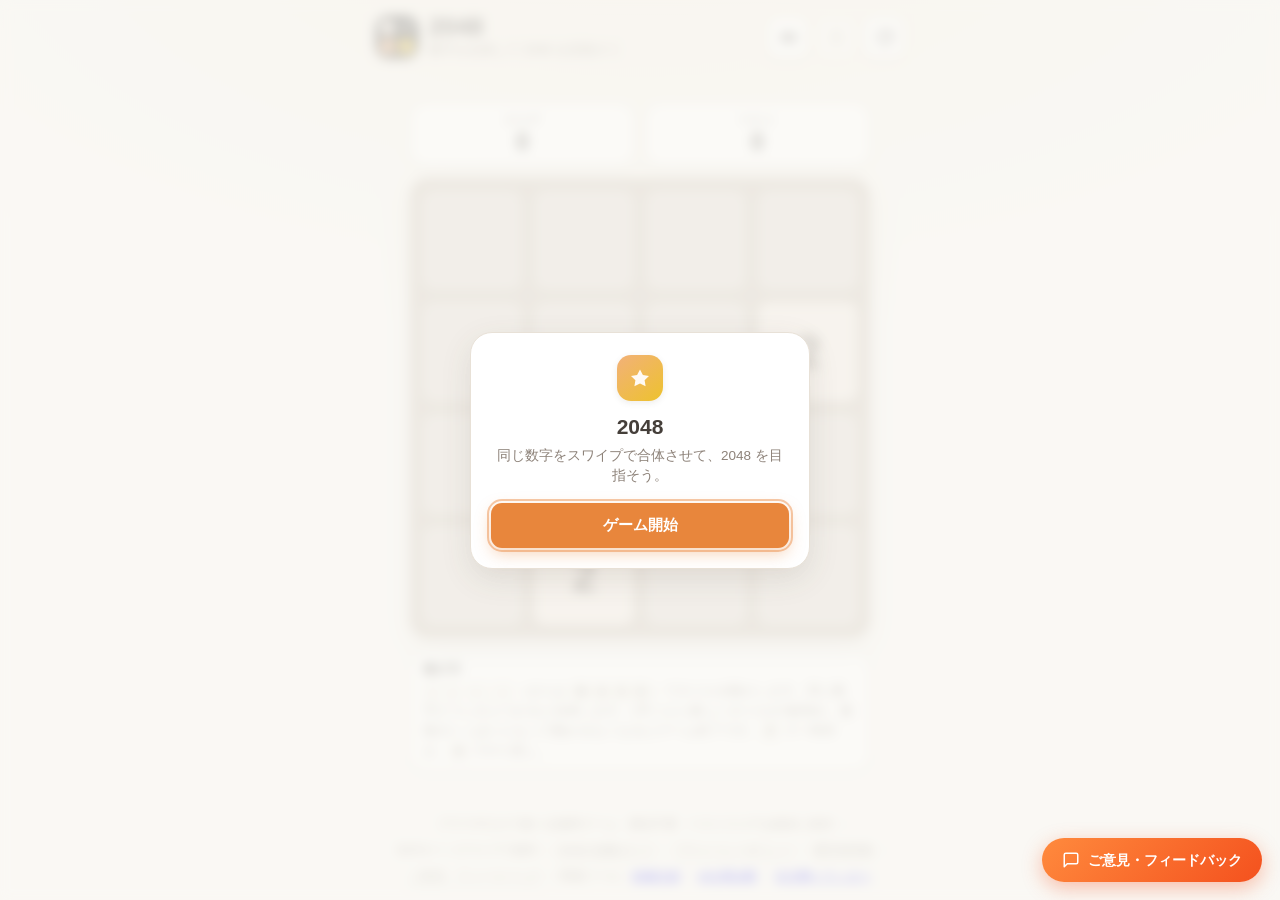
==== commit bf62e11c: "i18n：ページとUIを日本語化（lang=ja・title/説明/JSON-LD/オーバーレイ文言）" ====
--- a/index.html
+++ b/index.html
@@ -1,24 +1,24 @@
 <!DOCTYPE html>
-<html lang="zh-CN">
+<html lang="ja">
 <head>
 <meta charset="UTF-8">
 <meta name="viewport" content="width=device-width, initial-scale=1, viewport-fit=cover, maximum-scale=1, user-scalable=no">
 <meta name="theme-color" content="#faf8f4" media="(prefers-color-scheme: light)">
 <meta name="theme-color" content="#16151a" media="(prefers-color-scheme: dark)">
-<meta name="description" content="2048 —— 滑动合并相同数字，冲击 2048 方块。移动端触控与键盘均可玩。">
-<title>2048 · 合并数字</title>
+<meta name="description" content="2048は、同じ数字のタイルを合体させて2048を目指す無料のパズルゲームです。スマホのスワイプとキーボード操作に対応。インストール不要、ブラウザだけで遊べます。">
+<title>2048｜数字を合体させる無料パズルゲーム</title>
 <link rel="canonical" href="https://www.reveriel.com/web-game/">
 <meta property="og:type" content="website">
-<meta property="og:title" content="2048 · 合并数字">
-<meta property="og:description" content="滑动合并相同数字，冲击 2048 方块。移动端触控与键盘均可玩。">
+<meta property="og:title" content="2048｜数字を合体させる無料パズルゲーム">
+<meta property="og:description" content="同じ数字のタイルを合体させて2048を目指す無料パズルゲーム。スマホのスワイプとキーボード操作に対応。">
 <meta property="og:url" content="https://www.reveriel.com/web-game/">
-<meta property="og:locale" content="zh_CN">
+<meta property="og:locale" content="ja_JP">
 <meta property="og:image" content="https://www.reveriel.com/web-game/og-image.png">
 <meta property="og:image:width" content="1200">
 <meta property="og:image:height" content="630">
 <meta name="twitter:card" content="summary_large_image">
 <meta name="twitter:image" content="https://www.reveriel.com/web-game/og-image.png">
-<script type="application/ld+json">{"@context":"https://schema.org","@graph":[{"@type":"WebApplication","name":"2048","url":"https://www.reveriel.com/web-game/","applicationCategory":"GameApplication","operatingSystem":"Web","inLanguage":"zh-CN","isAccessibleForFree":true,"offers":{"@type":"Offer","price":"0","priceCurrency":"JPY"},"description":"滑动合并相同数字，冲击 2048 方块的经典益智游戏，支持移动端触控与键盘。"}]}</script>
+<script type="application/ld+json">{"@context":"https://schema.org","@graph":[{"@type":"WebApplication","name":"2048","url":"https://www.reveriel.com/web-game/","applicationCategory":"GameApplication","operatingSystem":"Web","inLanguage":"ja","isAccessibleForFree":true,"offers":{"@type":"Offer","price":"0","priceCurrency":"JPY"},"description":"同じ数字のタイルを合体させて2048を目指す無料のパズルゲーム。スマホのスワイプとキーボード操作に対応。"}]}</script>
 <link rel="icon" href="data:image/svg+xml,%3Csvg xmlns='http://www.w3.org/2000/svg' viewBox='0 0 64 64'%3E%3Crect width='64' height='64' rx='14' fill='%231b1a17'/%3E%3Crect x='7' y='7' width='22' height='22' rx='5' fill='%23eee4da'/%3E%3Crect x='35' y='7' width='22' height='22' rx='5' fill='%23eee4da' opacity='.45'/%3E%3Crect x='7' y='35' width='22' height='22' rx='5' fill='%23f2b179'/%3E%3Crect x='35' y='35' width='22' height='22' rx='5' fill='%23edc22e'/%3E%3C/svg%3E">
 <link rel="stylesheet" href="style.css">
 <!-- Cloudflare Web Analytics --><script type='module' src='https://static.cloudflareinsights.com/beacon.min.js' data-cf-beacon='{"token": "6fc01bf3ac5e457ba1bd16b91e5b653e"}'></script><!-- End Cloudflare Web Analytics -->
@@ -38,12 +38,12 @@
       </svg>
       <div class="brand-text">
         <h1>2048</h1>
-        <p>合并数字，冲击 2048</p>
+        <p>数字を合体して 2048 を目指そう</p>
       </div>
     </div>
 
     <div class="controls">
-      <button id="btn-sound" class="icon-btn" type="button" aria-label="音效开关" aria-pressed="true" title="音效开关">
+      <button id="btn-sound" class="icon-btn" type="button" aria-label="サウンド切替" aria-pressed="true" title="サウンド切替">
         <svg class="i-on" viewBox="0 0 24 24" aria-hidden="true">
           <path d="M4 9.5h3.2L11.5 6v12L7.2 14.5H4z"/>
           <path d="M15.2 9.2a4 4 0 0 1 0 5.6"/>
@@ -55,7 +55,7 @@
         </svg>
       </button>
 
-      <button id="btn-pause" class="icon-btn" type="button" aria-label="暂停" title="暂停 / 继续">
+      <button id="btn-pause" class="icon-btn" type="button" aria-label="一時停止" title="一時停止 / 再開">
         <svg class="i-pause" viewBox="0 0 24 24" aria-hidden="true">
           <path d="M9 5v14M15 5v14"/>
         </svg>
@@ -64,7 +64,7 @@
         </svg>
       </button>
 
-      <button id="btn-restart" class="icon-btn" type="button" aria-label="重新开始" title="重新开始">
+      <button id="btn-restart" class="icon-btn" type="button" aria-label="はじめから" title="はじめから">
         <svg viewBox="0 0 24 24" aria-hidden="true">
           <path d="M20 12a8 8 0 1 1-2.4-5.7"/>
           <path d="M20 4.5V10h-5.4"/>
@@ -78,25 +78,25 @@
 
       <div class="stats">
         <div class="stat" id="score-box">
-          <span class="stat-label">分数</span>
+          <span class="stat-label">スコア</span>
           <strong id="score">0</strong>
         </div>
         <div class="stat">
-          <span class="stat-label">最高分</span>
+          <span class="stat-label">ベスト</span>
           <strong id="best">0</strong>
         </div>
       </div>
 
       <p class="howto">
-        <strong>怎么玩</strong>
-        <span class="hint-touch">在棋盘上向四个方向滑动，所有方块一起移动；两个相同数字相撞就合并成它们的和。每走一步会随机出现一个新方块，棋盘塞满且无法合并时游戏结束。</span>
-        <span class="hint-keys">使用 <kbd>↑</kbd> <kbd>↓</kbd> <kbd>←</kbd> <kbd>→</kbd>（或 <kbd>W</kbd><kbd>A</kbd><kbd>S</kbd><kbd>D</kbd>）移动方块；两个相同数字相撞会合并成它们的和。每走一步随机出现一个新方块，棋盘塞满且无法合并时游戏结束。<kbd>P</kbd> 暂停，<kbd>R</kbd> 重开。</span>
+        <strong>遊び方</strong>
+        <span class="hint-touch">盤面を上下左右にスワイプすると、すべてのタイルが同じ方向に動きます。同じ数字どうしがぶつかると合体して1枚になります。1手ごとに新しいタイルが1枚現れ、盤面がいっぱいになって動かせなくなるとゲーム終了です。</span>
+        <span class="hint-keys"><kbd>↑</kbd> <kbd>↓</kbd> <kbd>←</kbd> <kbd>→</kbd>（または <kbd>W</kbd><kbd>A</kbd><kbd>S</kbd><kbd>D</kbd>）でタイルを動かします。同じ数字どうしがぶつかると合体します。1手ごとに新しいタイルが1枚現れ、盤面がいっぱいになって動かせなくなるとゲーム終了です。<kbd>P</kbd> で一時停止、<kbd>R</kbd> でやり直し。</span>
       </p>
 
     </div>
 
     <div class="board-wrap">
-      <div id="board" role="application" aria-label="2048 棋盘">
+      <div id="board" role="application" aria-label="2048 の盤面">
         <div id="grid" aria-hidden="true"></div>
         <div id="tiles" aria-hidden="true"></div>
         <div id="fx" aria-hidden="true"></div>
@@ -104,14 +104,14 @@
     </div>
   </main>
 
-  <!-- 广告位占位（上线时填入广告位代码，注意不要遮住棋盘与按钮）
+  <!-- 広告枠のプレースホルダ（公開時に広告タグを設置。盤面とボタンを覆わないこと）
   <div id="ad-slot" aria-hidden="true"></div>
   -->
 
   <footer class="footer">
-    <span>纯前端小游戏 · 无需联网 · 最高分保存在本机</span>
+    <span>ブラウザだけで遊べる無料ゲーム・通信不要・ベストスコアは端末に保存</span>
     <span class="dot" aria-hidden="true"></span>
-    <span>用方向键 / 滑动操作</span>
+    <span>矢印キー / スワイプで操作</span>
     <span class="dot" aria-hidden="true"></span>
     <a class="footer-link" href="2048-kouryaku.html">2048の攻略ガイド</a>
     <span class="dot" aria-hidden="true"></span>
@@ -132,17 +132,17 @@
       <svg viewBox="0 0 24 24" aria-hidden="true"><path d="M12 3.4 14.9 9l6.1.9-4.4 4.3 1 6.1-5.6-2.9-5.6 2.9 1-6.1L3 9.9 9.1 9z"/></svg>
     </div>
     <h2 id="ov-title">2048</h2>
-    <p id="ov-text">滑动合并相同数字。</p>
+    <p id="ov-text">同じ数字をスワイプで合体させよう。</p>
     <div class="ov-stats" id="ov-stats" hidden>
-      <div class="ov-stat"><span id="ov-score">0</span><small>本局分数</small></div>
+      <div class="ov-stat"><span id="ov-score">0</span><small>今回のスコア</small></div>
       <div class="ov-stat"><span id="ov-best">0</span><small>最高分</small></div>
     </div>
     <div class="ov-actions">
-      <button id="ov-primary" class="btn btn-primary" type="button">开始游戏</button>
-      <button id="ov-secondary" class="btn btn-ghost" type="button">重新开始</button>
+      <button id="ov-primary" class="btn btn-primary" type="button">ゲーム開始</button>
+      <button id="ov-secondary" class="btn btn-ghost" type="button">はじめから</button>
     </div>
 
-    <!-- 分数分享卡：仅在 win / lose 时显示 -->
+    <!-- スコア共有カード：win / lose 時のみ表示 -->
     <div class="ov-share" id="ov-share" hidden>
       <p class="ov-share-title">スコアカード</p>
       <div id="share-preview" class="share-preview" role="img" aria-label="スコアカードのプレビュー"></div>
